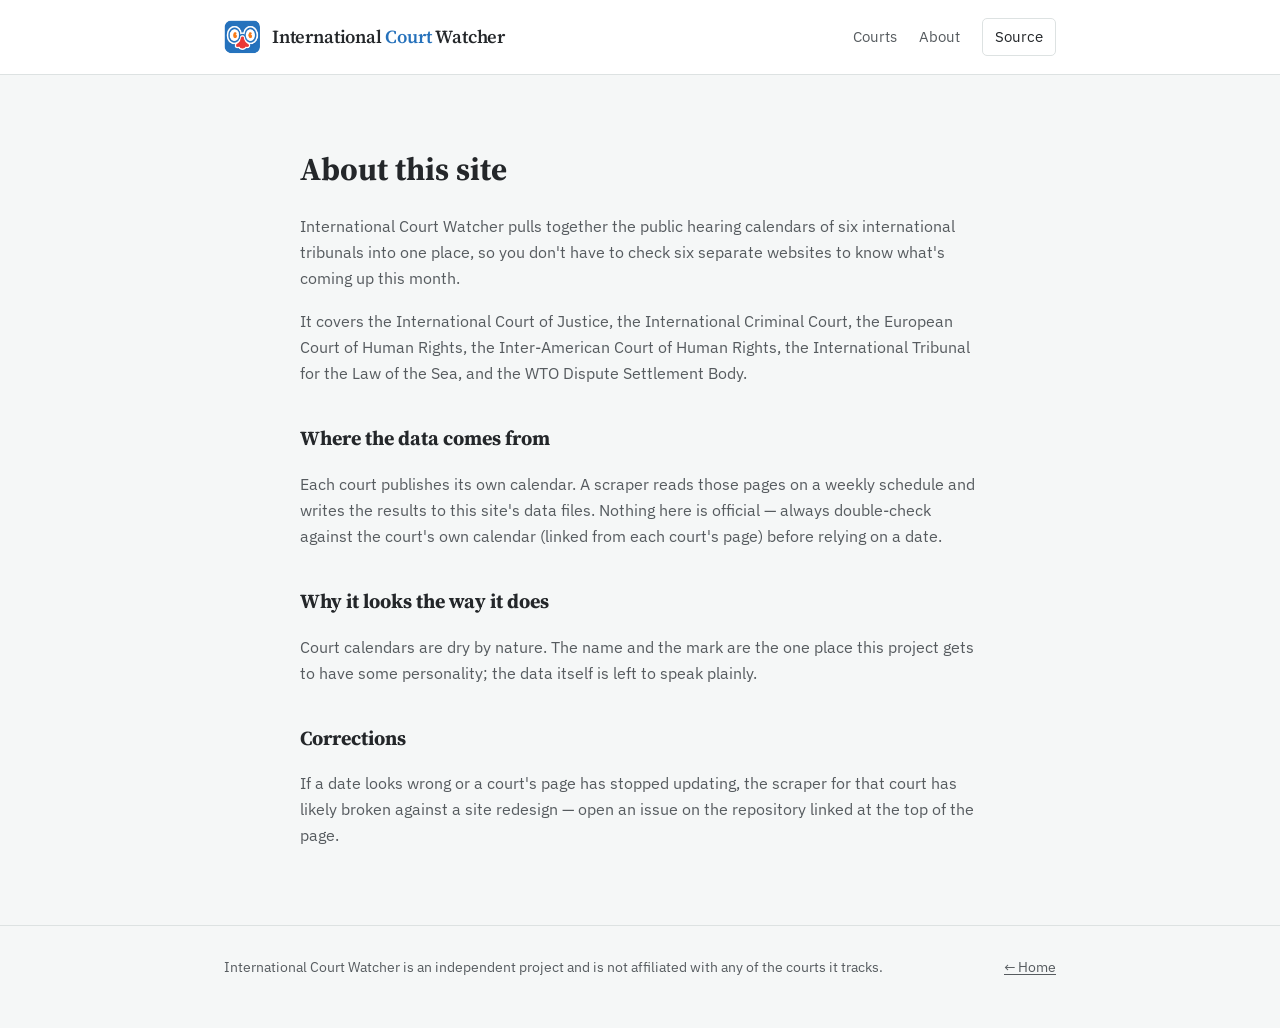
==== about.html @ 68e60eec "Add files via upload" ====
<!doctype html>
<html lang="en">
<head>
  <meta charset="utf-8">
  <meta name="viewport" content="width=device-width, initial-scale=1">
  <title>About — International Court Watcher</title>
  <link rel="icon" href="assets/img/favicon.png">
  <link rel="preconnect" href="https://fonts.googleapis.com">
  <link href="https://fonts.googleapis.com/css2?family=Source+Serif+4:opsz,wght@8..60,500;8..60,600&family=IBM+Plex+Sans:wght@400;500;600&family=IBM+Plex+Mono:wght@400;500&display=swap" rel="stylesheet">
  <link rel="stylesheet" href="assets/css/style.css">
  <style>
    .prose { max-width: var(--col-narrow); padding: 48px 0 60px; }
    .prose h1 { font-family: var(--font-display); font-size: 2rem; margin-bottom: 18px; }
    .prose p { color: var(--ink-soft); font-size: 1.02rem; margin-bottom: 16px; }
    .prose h2 { font-family: var(--font-display); font-size: 1.25rem; margin-top: 36px; }
    .prose ul { color: var(--ink-soft); padding-left: 20px; }
    .prose li { margin-bottom: 6px; }
  </style>
</head>
<body>
  <header class="site-header">
    <div class="wrap">
      <a class="brand" href="index.html">
        <img src="assets/img/logo.png" alt="International Court Watcher logo">
        <span class="brand-name">International <span>Court</span> Watcher</span>
      </a>
      <nav class="site-nav">
        <a href="index.html#courts">Courts</a>
        <a href="about.html">About</a>
        <a class="github" href="https://github.com/" target="_blank" rel="noopener">Source</a>
      </nav>
    </div>
  </header>

  <div class="wrap prose">
    <h1>About this site</h1>
    <p>International Court Watcher pulls together the public hearing calendars of six international tribunals into one place, so you don't have to check six separate websites to know what's coming up this month.</p>
    <p>It covers the International Court of Justice, the International Criminal Court, the European Court of Human Rights, the Inter-American Court of Human Rights, the International Tribunal for the Law of the Sea, and the WTO Dispute Settlement Body.</p>

    <h2>Where the data comes from</h2>
    <p>Each court publishes its own calendar. A scraper reads those pages on a weekly schedule and writes the results to this site's data files. Nothing here is official — always double-check against the court's own calendar (linked from each court's page) before relying on a date.</p>

    <h2>Why it looks the way it does</h2>
    <p>Court calendars are dry by nature. The name and the mark are the one place this project gets to have some personality; the data itself is left to speak plainly.</p>

    <h2>Corrections</h2>
    <p>If a date looks wrong or a court's page has stopped updating, the scraper for that court has likely broken against a site redesign — open an issue on the repository linked at the top of the page.</p>
  </div>

  <footer class="site-footer">
    <div class="wrap foot-row">
      <div>International Court Watcher is an independent project and is not affiliated with any of the courts it tracks.</div>
      <div><a href="index.html">&larr; Home</a></div>
    </div>
  </footer>
</body>
</html>
---- assets/css/style.css ----
/* ============================================================
   International Court Watcher — design tokens
   ============================================================ */
:root {
  /* Color */
  --ink: #24272a;
  --ink-soft: #565b5f;
  --paper: #f5f7f7;
  --paper-raised: #ffffff;
  --line: #dde2e2;
  --brand: #2571bb;      /* logo blue */
  --brand-dark: #1c568f;
  --accent: #ef6530;      /* orange, from palette */
  --accent-soft: #fbe3d2; /* peach tint */
  --sky: #d4edf4;         /* light blue tint */
  --slate: #345c72;       /* secondary ink / section rules */

  /* Per-court accents (also defined inline per page via data-court) */
  --c-icj: #2a2e30;
  --c-icc: #345c72;
  --c-echr: #ef6530;
  --c-iacthr: #d1834a;
  --c-itlos: #2571bb;
  --c-wto: #4a90a4;

  /* Type */
  --font-display: 'Source Serif 4', Georgia, 'Times New Roman', serif;
  --font-body: 'IBM Plex Sans', -apple-system, BlinkMacSystemFont, 'Segoe UI', sans-serif;
  --font-mono: 'IBM Plex Mono', ui-monospace, Menlo, monospace;

  /* Layout */
  --col: 880px;
  --col-narrow: 680px;
  --radius: 3px;
}

* { box-sizing: border-box; }

html { -webkit-text-size-adjust: 100%; }

body {
  margin: 0;
  background: var(--paper);
  color: var(--ink);
  font-family: var(--font-body);
  font-size: 16px;
  line-height: 1.6;
  -webkit-font-smoothing: antialiased;
}

a {
  color: var(--brand-dark);
  text-decoration-thickness: 1px;
  text-underline-offset: 2px;
}
a:hover { color: var(--accent); }

img { max-width: 100%; display: block; }

.wrap {
  max-width: var(--col);
  margin: 0 auto;
  padding: 0 24px;
}

/* ---------- Header / nav ---------- */
.site-header {
  border-bottom: 1px solid var(--line);
  background: var(--paper-raised);
}
.site-header .wrap {
  display: flex;
  align-items: center;
  justify-content: space-between;
  padding-top: 18px;
  padding-bottom: 18px;
}
.brand {
  display: flex;
  align-items: center;
  gap: 12px;
  text-decoration: none;
  color: var(--ink);
}
.brand img { width: 36px; height: 36px; border-radius: 8px; }
.brand-name {
  font-family: var(--font-display);
  font-size: 1.15rem;
  font-weight: 600;
  letter-spacing: -0.01em;
}
.brand-name span { color: var(--brand); }

.site-nav { display: flex; align-items: center; }
.site-nav a {
  color: var(--ink-soft);
  text-decoration: none;
  font-size: 0.92rem;
  margin-left: 22px;
}
.site-nav a:first-child { margin-left: 0; }
.site-nav a:hover { color: var(--accent); }
.site-nav a.github {
  border: 1px solid var(--line);
  padding: 6px 12px;
  border-radius: 5px;
  color: var(--ink);
}
.site-nav a.github:hover { border-color: var(--accent); color: var(--accent); }

/* ---------- Hero ---------- */
.hero {
  padding: 64px 0 40px;
  border-bottom: 1px solid var(--line);
}
.hero h1 {
  font-family: var(--font-display);
  font-size: clamp(2rem, 4.2vw, 3.1rem);
  line-height: 1.12;
  font-weight: 600;
  margin: 0 0 18px;
  max-width: 14ch;
  letter-spacing: -0.01em;
}
.hero p {
  max-width: 56ch;
  font-size: 1.08rem;
  color: var(--ink-soft);
  margin: 0 0 6px;
}
.hero .updated {
  margin-top: 18px;
  font-size: 0.85rem;
  color: var(--ink-soft);
  font-family: var(--font-mono);
}

/* ---------- Filter chips ---------- */
.filters {
  display: flex;
  flex-wrap: wrap;
  gap: 8px;
  padding: 22px 0;
}
.chip {
  border: 1px solid var(--line);
  background: var(--paper-raised);
  color: var(--ink);
  font-family: var(--font-body);
  font-size: 0.86rem;
  padding: 7px 14px;
  border-radius: 999px;
  cursor: pointer;
  display: inline-flex;
  align-items: center;
  gap: 7px;
}
.chip .dot { width: 8px; height: 8px; border-radius: 50%; display: inline-block; }
.chip[aria-pressed="true"] {
  background: var(--ink);
  border-color: var(--ink);
  color: #fff;
}
.chip[aria-pressed="true"] .dot { outline: 1.5px solid #fff; }

/* ---------- Hearings feed ---------- */
.feed { padding-bottom: 36px; }
.month-heading {
  font-family: var(--font-display);
  font-size: 1.15rem;
  font-weight: 600;
  color: var(--slate);
  margin: 34px 0 10px;
  padding-top: 6px;
}
.month-heading:first-child { margin-top: 0; }

.hearing-row {
  display: grid;
  grid-template-columns: 64px 96px 110px 1fr;
  gap: 14px;
  align-items: start;
  padding: 14px 12px;
  border-bottom: 1px solid var(--line);
  border-left: 3px solid var(--row-accent, var(--brand));
  background: var(--paper-raised);
}
.hearing-row + .hearing-row { margin-top: 6px; }
.hearing-row .date {
  font-family: var(--font-mono);
  font-size: 1.4rem;
  line-height: 1;
  color: var(--ink);
}
.hearing-row .weekday {
  font-family: var(--font-mono);
  font-size: 0.72rem;
  color: var(--ink-soft);
  display: block;
  margin-top: 3px;
}
.hearing-row .time {
  font-family: var(--font-mono);
  font-size: 0.86rem;
  color: var(--ink-soft);
  padding-top: 3px;
}
.hearing-row .court-tag {
  font-size: 0.78rem;
  font-weight: 600;
  color: var(--row-accent, var(--brand));
  padding-top: 3px;
}
.hearing-row .case {
  font-size: 0.98rem;
}
.hearing-row .case .type {
  display: block;
  font-size: 0.82rem;
  color: var(--ink-soft);
  margin-top: 3px;
}
.empty-state {
  padding: 30px 16px;
  border: 1px dashed var(--line);
  border-radius: var(--radius);
  color: var(--ink-soft);
  font-size: 0.95rem;
}

/* ---------- Court grid ---------- */
.section-title {
  font-family: var(--font-display);
  font-size: 1.5rem;
  font-weight: 600;
  margin: 0 0 4px;
}
.section-sub { color: var(--ink-soft); margin: 0 0 22px; font-size: 0.96rem; }

.court-grid {
  display: grid;
  grid-template-columns: repeat(3, 1fr);
  gap: 1px;
  background: var(--line);
  border: 1px solid var(--line);
  margin-bottom: 56px;
}
.court-card {
  background: var(--paper-raised);
  padding: 22px 20px;
  border-top: 3px solid var(--card-accent, var(--brand));
  text-decoration: none;
  color: var(--ink);
  display: flex;
  flex-direction: column;
  gap: 6px;
}
.court-card:hover { background: var(--sky); }
.court-card .abbr {
  font-family: var(--font-mono);
  font-size: 0.78rem;
  color: var(--ink-soft);
}
.court-card h3 {
  font-family: var(--font-display);
  margin: 0;
  font-size: 1.12rem;
}
.court-card .seat { font-size: 0.86rem; color: var(--ink-soft); }
.court-card .count {
  margin-top: 8px;
  font-size: 0.86rem;
  font-weight: 600;
}

/* ---------- Court detail page ---------- */
.court-header { padding: 48px 0 28px; border-bottom: 1px solid var(--line); }
.court-header .abbr-tag {
  display: inline-block;
  font-family: var(--font-mono);
  font-size: 0.78rem;
  padding: 3px 9px;
  border-radius: 999px;
  color: #fff;
  background: var(--page-accent, var(--brand));
  margin-bottom: 14px;
}
.court-header h1 {
  font-family: var(--font-display);
  font-size: clamp(1.7rem, 3.4vw, 2.5rem);
  margin: 0 0 12px;
  letter-spacing: -0.01em;
}
.court-header .blurb { max-width: 60ch; color: var(--ink-soft); font-size: 1.02rem; }
.court-meta {
  display: flex;
  gap: 28px;
  flex-wrap: wrap;
  margin-top: 20px;
  font-size: 0.88rem;
}
.court-meta div span {
  display: block;
  color: var(--ink-soft);
  font-size: 0.76rem;
  margin-bottom: 2px;
}
.court-meta a { font-family: var(--font-mono); }

/* ---------- Footer ---------- */
.site-footer {
  border-top: 1px solid var(--line);
  padding: 30px 0 50px;
  color: var(--ink-soft);
  font-size: 0.86rem;
}
.site-footer a { color: var(--ink-soft); }
.site-footer .foot-row {
  display: flex;
  justify-content: space-between;
  flex-wrap: wrap;
  gap: 10px;
}

/* ---------- Responsive ---------- */
@media (max-width: 760px) {
  .court-grid { grid-template-columns: 1fr; }
  .hearing-row {
    grid-template-columns: 52px 1fr;
    grid-template-areas:
      "date court"
      "date time"
      "case case";
  }
  .hearing-row .date { grid-area: date; }
  .hearing-row .court-tag { grid-area: court; padding-top: 0; }
  .hearing-row .time { grid-area: time; }
  .hearing-row .case { grid-area: case; margin-top: 6px; }
}

@media (prefers-reduced-motion: reduce) {
  * { scroll-behavior: auto !important; }
}
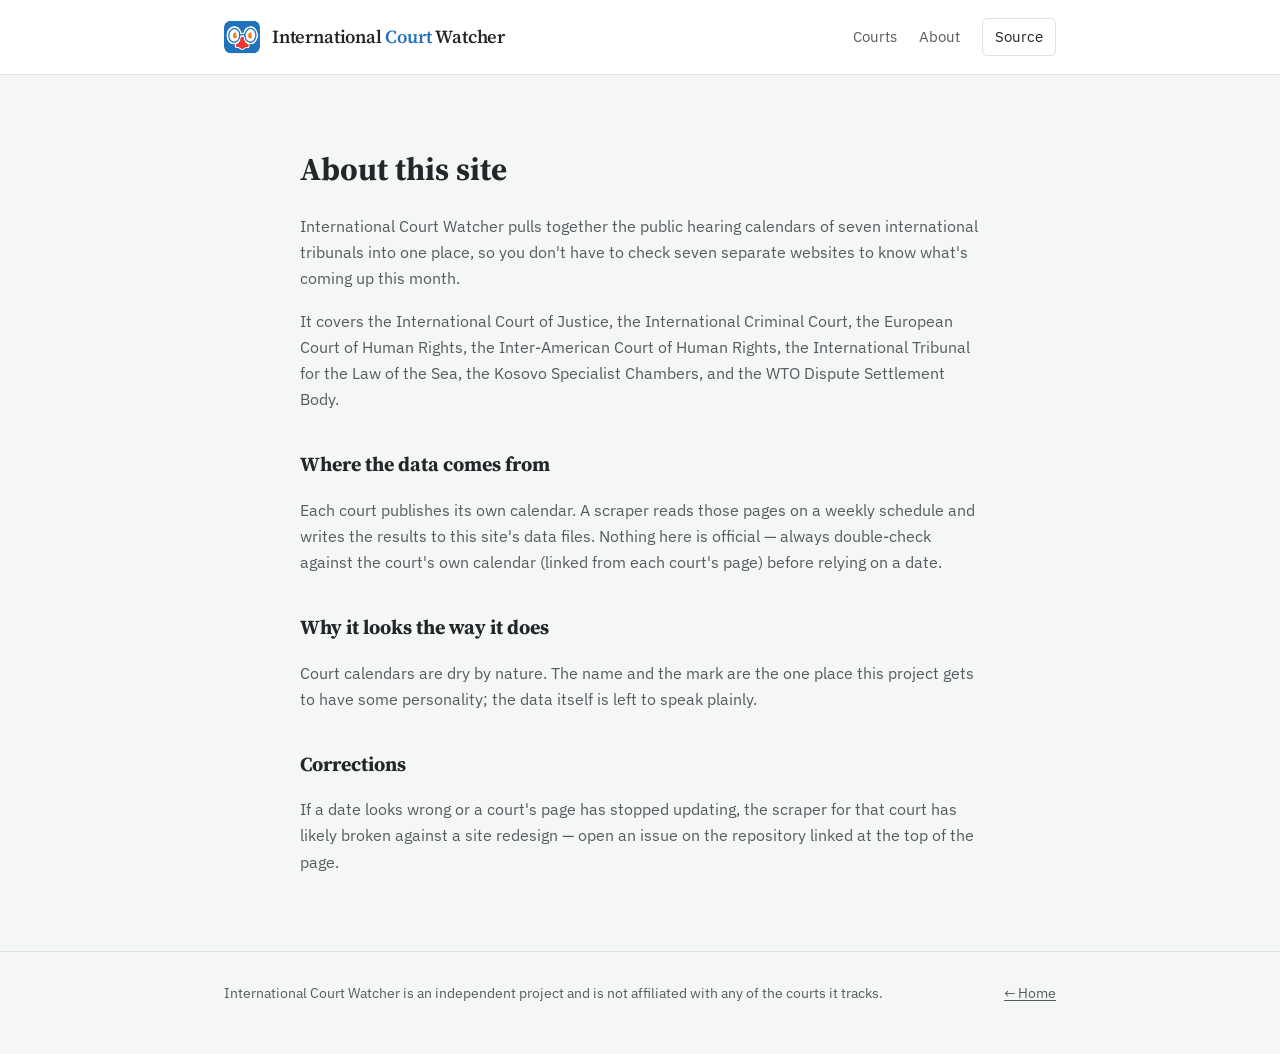
==== commit 47483e8b: "Add files via upload" ====
--- a/about.html
+++ b/about.html
@@ -34,8 +34,8 @@
 
   <div class="wrap prose">
     <h1>About this site</h1>
-    <p>International Court Watcher pulls together the public hearing calendars of six international tribunals into one place, so you don't have to check six separate websites to know what's coming up this month.</p>
-    <p>It covers the International Court of Justice, the International Criminal Court, the European Court of Human Rights, the Inter-American Court of Human Rights, the International Tribunal for the Law of the Sea, and the WTO Dispute Settlement Body.</p>
+    <p>International Court Watcher pulls together the public hearing calendars of seven international tribunals into one place, so you don't have to check seven separate websites to know what's coming up this month.</p>
+    <p>It covers the International Court of Justice, the International Criminal Court, the European Court of Human Rights, the Inter-American Court of Human Rights, the International Tribunal for the Law of the Sea, the Kosovo Specialist Chambers, and the WTO Dispute Settlement Body.</p>
 
     <h2>Where the data comes from</h2>
     <p>Each court publishes its own calendar. A scraper reads those pages on a weekly schedule and writes the results to this site's data files. Nothing here is official — always double-check against the court's own calendar (linked from each court's page) before relying on a date.</p>
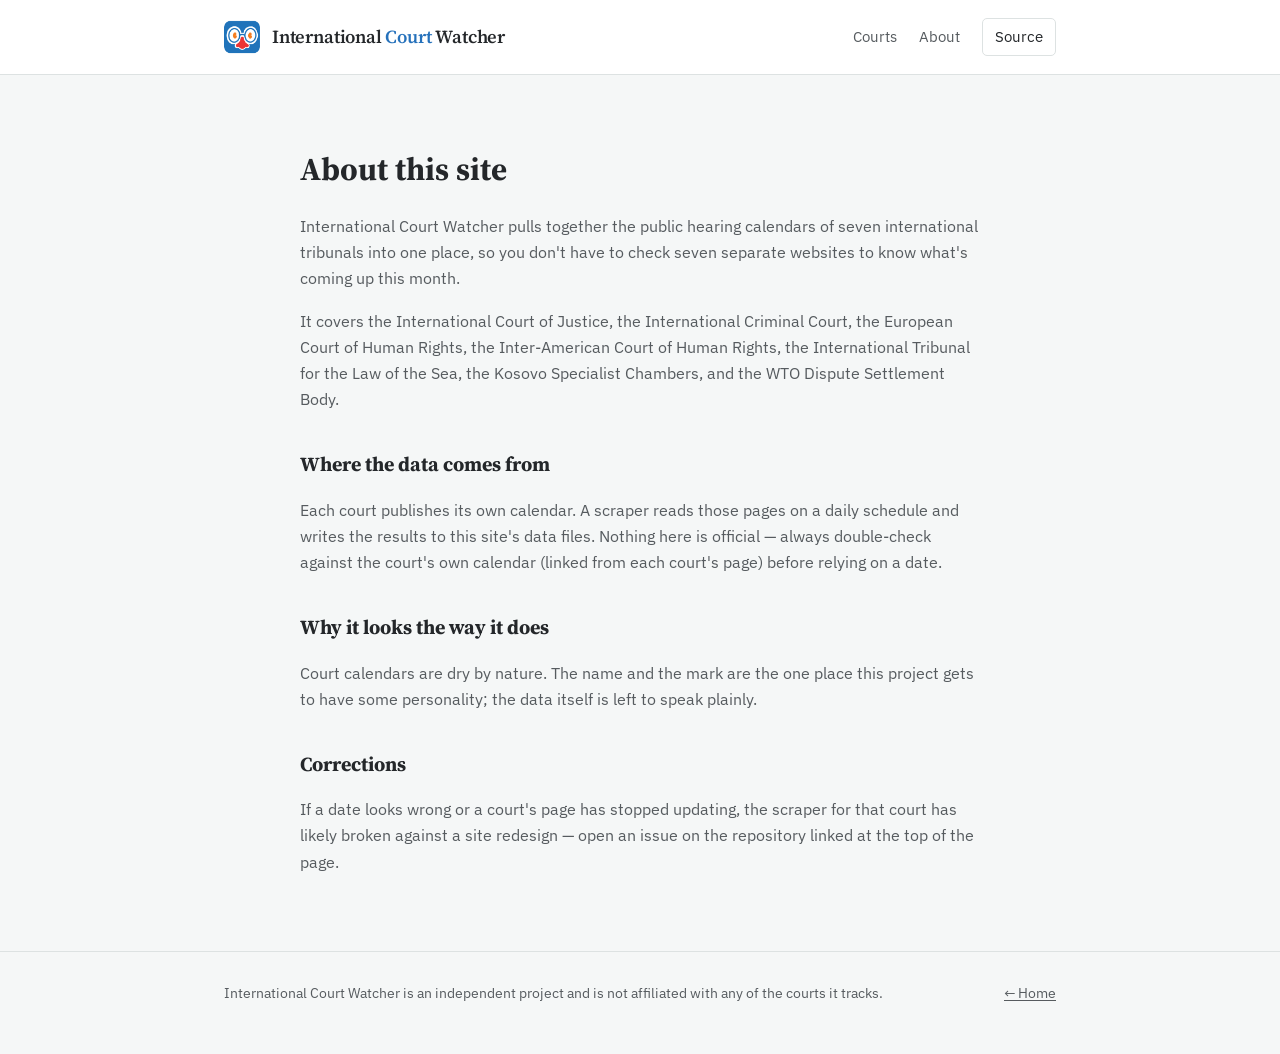
==== commit 7b7099f8: "Add files via upload" ====
--- a/about.html
+++ b/about.html
@@ -38,7 +38,7 @@
     <p>It covers the International Court of Justice, the International Criminal Court, the European Court of Human Rights, the Inter-American Court of Human Rights, the International Tribunal for the Law of the Sea, the Kosovo Specialist Chambers, and the WTO Dispute Settlement Body.</p>
 
     <h2>Where the data comes from</h2>
-    <p>Each court publishes its own calendar. A scraper reads those pages on a weekly schedule and writes the results to this site's data files. Nothing here is official — always double-check against the court's own calendar (linked from each court's page) before relying on a date.</p>
+    <p>Each court publishes its own calendar. A scraper reads those pages on a daily schedule and writes the results to this site's data files. Nothing here is official — always double-check against the court's own calendar (linked from each court's page) before relying on a date.</p>
 
     <h2>Why it looks the way it does</h2>
     <p>Court calendars are dry by nature. The name and the mark are the one place this project gets to have some personality; the data itself is left to speak plainly.</p>
